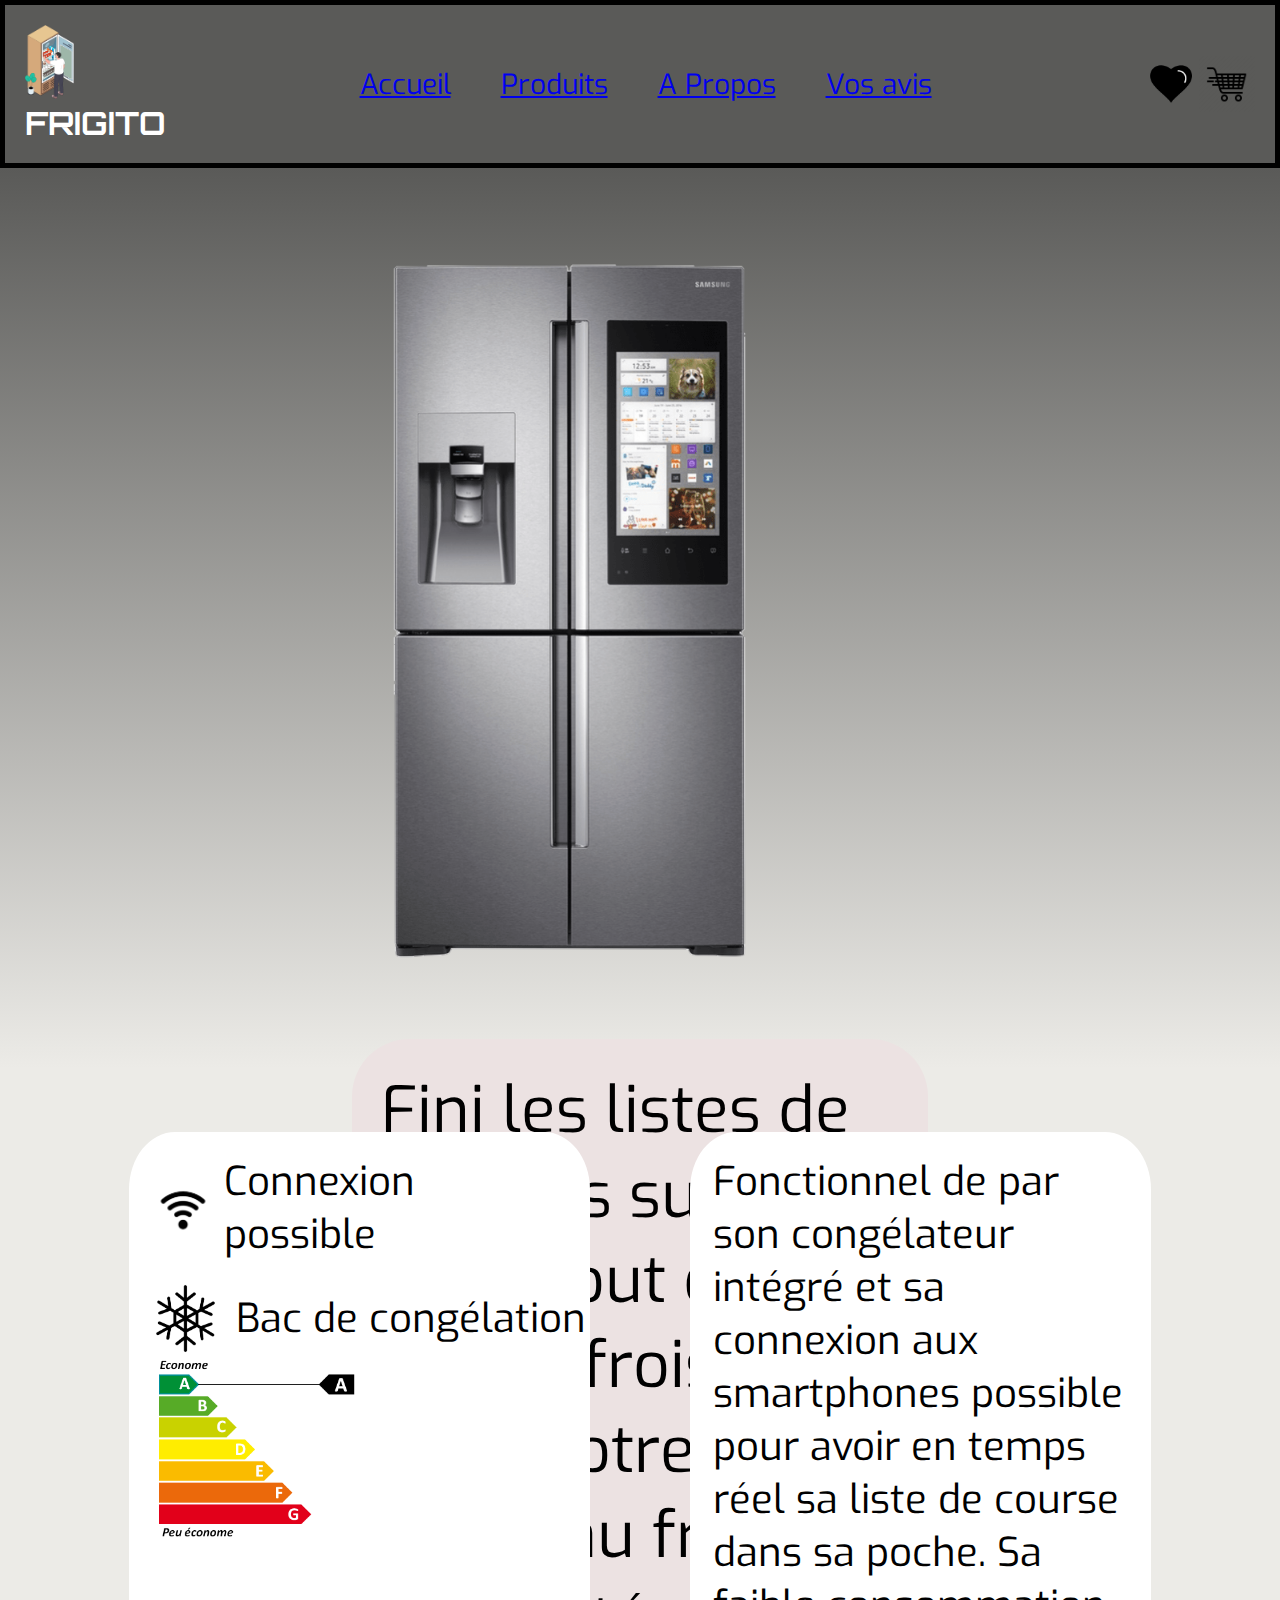
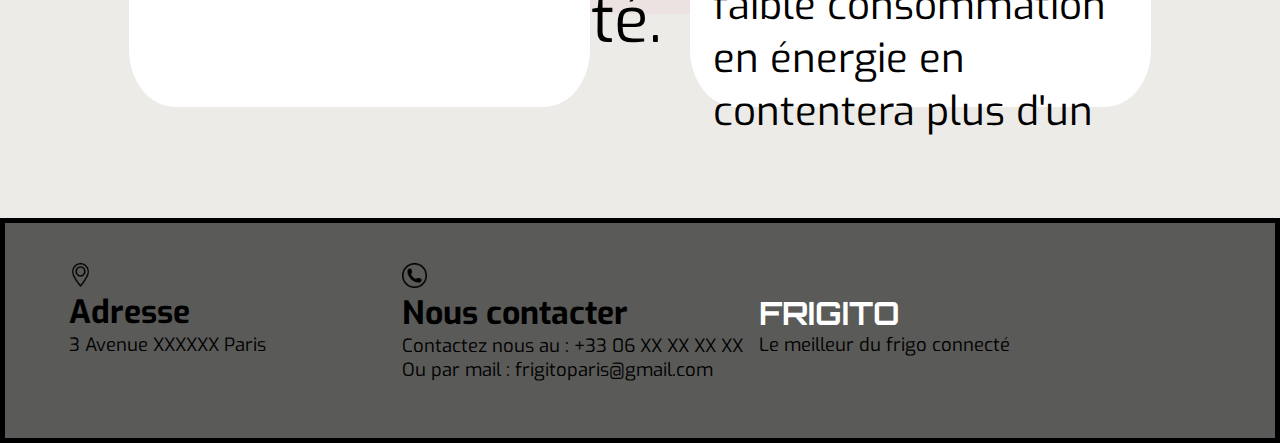
==== index.html @ 33756233 "Add files via upload" ====
<!DOCTYPE html>
<html>
    <head>
        <meta charset="utf-8"/>
        <title> FRIGITO</title> 
        <link rel="preconnect" href="https://fonts.googleapis.com">
        <link rel="preconnect" href="https://fonts.gstatic.com" crossorigin>
        <link href="https://fonts.googleapis.com/css2?family=Exo&display=swap" rel="stylesheet">

        <link rel="preconnect" href="https://fonts.googleapis.com">
        <link rel="preconnect" href="https://fonts.gstatic.com" crossorigin>
        <link href="https://fonts.googleapis.com/css2?family=Orbitron:wght@500&display=swap" rel="stylesheet">
        
        <link rel="stylesheet" href="style.css">

    </head>

    <body>
        <nav class="DébutSite">
            <div class="menu">
                <div class="menu-logo">
                    <img class="logo" src="images/LogoSite.png" alt="logosite">
                    <h1 class="entreprise"> FRIGITO </h1>
                </div>
                <ul class="BoutonNav">
                    <a href="frigo.html"> Accueil</a>
                    <a href="produits.html"> Produits</a>
                    <a href="apropos.html"> A Propos</a>
                    <a href="vosavis.html"> Vos avis</a>					
                </ul>

                <div class="ImagesMenu"> 
                    <img class="listeenvie" src="images/ListeEnvie.png" alt="listeenvie">
                    <img class="shoppingcart"  src="images/ShoppingCart2.png" alt="panier">
                </div>

            </div>
        </nav>

        <section class="MilieuSite">
            <div class="PremiereLigne">
                <div class="CoteGauche">
                    <img class="ImgHautGauche" src="images/FrigoConnecte.jpg" alt="ImgHautGauche">
                </div>
                <div class="CoteDroit">
                    <p class="p1"> Fini les listes de courses sur un petit bout de papier froissé. Voici notre tout nouveau frigo connecté. </p>
                </div>
            </div>
            
            <div class="DeuxiemeLigne">
                <div class="CoteGauche">
                    <div class="Wifi"> 
                        <img class="LogoWifi" src="images/LogoWifi.png" alt="Logo Wifi"> 
                        <p class="p3"> Connexion possible </p>
                    </div>
                    <div class="Flocon">
                        <img class="LogoFlocon" src="images/LogoFlocon.png" alt="Logo Flocon">
                        <p class="p4"> Bac de congélation </p>
                    </div>

                    <img class="CharteEnergie" src="images/CharteEnergie.png" alt="Charte Energie">
                </div>
                    
                <div class="CoteDroit">
                    <p class="p5"> Fonctionnel de par son congélateur intégré et sa connexion aux smartphones possible pour avoir en temps réel sa liste de course dans sa poche. Sa faible consommation en énergie en contentera plus d'un </p>
                </div>

            </div>
        </section>
        <footer class="FinSite">
            <div class="Footer">

                <div class="Adresse">
                    <img class="LogoMap" src="images/LogoMap.png" alt="Logo Map">
                    <h1 class="TitreAdresse"> Adresse </h1>
                    <p class="p6"> 3 Avenue XXXXXX Paris</p>
                </div>

                <div class="Contacts">
                    <img class="LogoTel" src="images/LogoTel.png" alt="Logo Téléphone">
                    <h1 class="TitreContacts"> Nous contacter </h1>
                    <p class="p7"> Contactez nous au : +33 06 XX XX XX XX</p>
                    <p class="p8"> Ou par mail : frigitoparis@gmail.com </p>
                </div>

                <div class="Frigito">
                    <h1 class="TitreBoutique"> FRIGITO </h1>
                    <p class="p9"> Le meilleur du frigo connecté </p>
                </div>
            </div>
        </footer>

    </body>
   
</html>
---- style.css ----
* {
    margin: 0;
    padding: 0;
    box-sizing: border-box;
}

.menu {
    background-color: rgb(90, 90, 88);
    display: flex;
    padding: 20px;
    gap: 50px;
    align-items: center;
    justify-content: space-between;
    border: 5px solid rgb(0, 0, 0);
}

.menu-logo {
    width: 10%;
    font-family: 'Orbitron', sans-serif;
    color: white;

}
.menu-logo img {
    width: 40%;
}

.BoutonNav {
    display: flex;
    align-items: center;
    text-align: center;
    font-size: 175%;
    font-family: 'Exo';
    gap: 50px;
    justify-content: center;
    width: 80%;
}

.ImagesMenu {
    width: 10%;
    display: flex;
}

.ImagesMenu img {
    width: 50%;
    display: block;
    height: auto;
}


.PremiereLigne {
    background: linear-gradient(rgb(90, 90, 88), rgb(236, 235, 231));
    height: 100vh;
    padding: 5%;
    gap: 50px;
    justify-content: center;
    align-items: center;
    display: flex;
    flex-wrap: wrap;

}

.PremiereLigne .CoteDroit{
    height: 575px;
    width: 50%;
    background-color: rgb(236, 226, 226);
    border-bottom-left-radius: 10%;
    border-bottom-right-radius: 10%;
    border-top-left-radius: 10%;
    border-top-right-radius: 10%;
}

.PremiereLigne .ImgHautGauche {
    width: 80%;
    
}

.PremiereLigne .p1 {
    padding: 5%;
    font-size: 400%;
    font-family: 'Exo';
    color: rgb(0, 0, 0);   
}


.DeuxiemeLigne {
    background-color: rgb(236, 235, 231);
    padding: 5%;   
    justify-content: center;
    min-width: 100%;
    min-height: 750px;
    display: flex;
    gap: 100px;
}

.DeuxiemeLigne .CoteGauche {
    height: 575px;
    width: 40%;
    background-color: white;
    border-bottom-left-radius: 10%;
    border-bottom-right-radius: 10%;
    border-top-left-radius: 10%;
    border-top-right-radius: 10%;
}

.DeuxiemeLigne .Wifi {
    display: flex;
    align-items: center;
    gap: 10px;
    padding: 5%;
}

.DeuxiemeLigne .LogoWifi {
    width: 15%;
}
.DeuxiemeLigne .p3 {
    font-family: 'Exo';
    font-size: 250%;
}

.DeuxiemeLigne .Flocon {
    padding-left: 5.5%;
    display: flex;
    align-items: center;
    gap: 20px;
}

.DeuxiemeLigne .LogoFlocon {
    width: 14%;
}

.DeuxiemeLigne .p4 {
    font-family: 'Exo';
    font-size: 250%;
}

.DeuxiemeLigne .CharteEnergie {
    width: 50%;
    padding-left: 5%;
}

.DeuxiemeLigne .CoteDroit {
    height: 575px;
    width: 40%;
    background-color: white;
    border-bottom-left-radius: 10%;
    border-bottom-right-radius: 10%;
    border-top-left-radius: 10%;
    border-top-right-radius: 10%;
}

.DeuxiemeLigne .p5 {
    font-family: 'Exo';
    font-size: 250%;
    padding: 5%;
}

.Footer {
    background-color: rgb(90, 90, 88);
    display: flex;
    padding: 40px;
    border: 5px solid rgb(0, 0, 0);
    height: 225px;
}

.Adresse {
    height: 150px;
    width: 30%;
    justify-content: center;
    align-items: center;
    padding-left: 2%;
}

.Adresse .LogoMap {
    width: 7%;
}

.Adresse .TitreAdresse {
    font-family: 'Exo';
}

.Adresse .p6 {
    font-family: 'Exo';
    font-size: 115%;
}

.Contacts {
    height: 150px;
    width: 30%;
    align-items: center;
    justify-content: center;
}

.Contacts .LogoTel {
    width: 7%;
}

.Contacts .TitreContacts {
    font-family: 'Exo';
}

.Contacts .p7 {
    font-family: 'Exo';
    font-size: 115%; 
}

.Contacts .p8 {
    font-family: 'Exo';
    font-size: 115%; 
}

.Frigito {
    height: 150px;
    width: 30%;
    align-items: center;
    justify-content: center;
    padding-top: 2.5%;
}

.Frigito .TitreBoutique {
    width: 10%;
    font-family: 'Orbitron', sans-serif;
    color: white;
}

.Frigito .p9 {
    font-family: 'Exo';
    font-size: 115%;
}
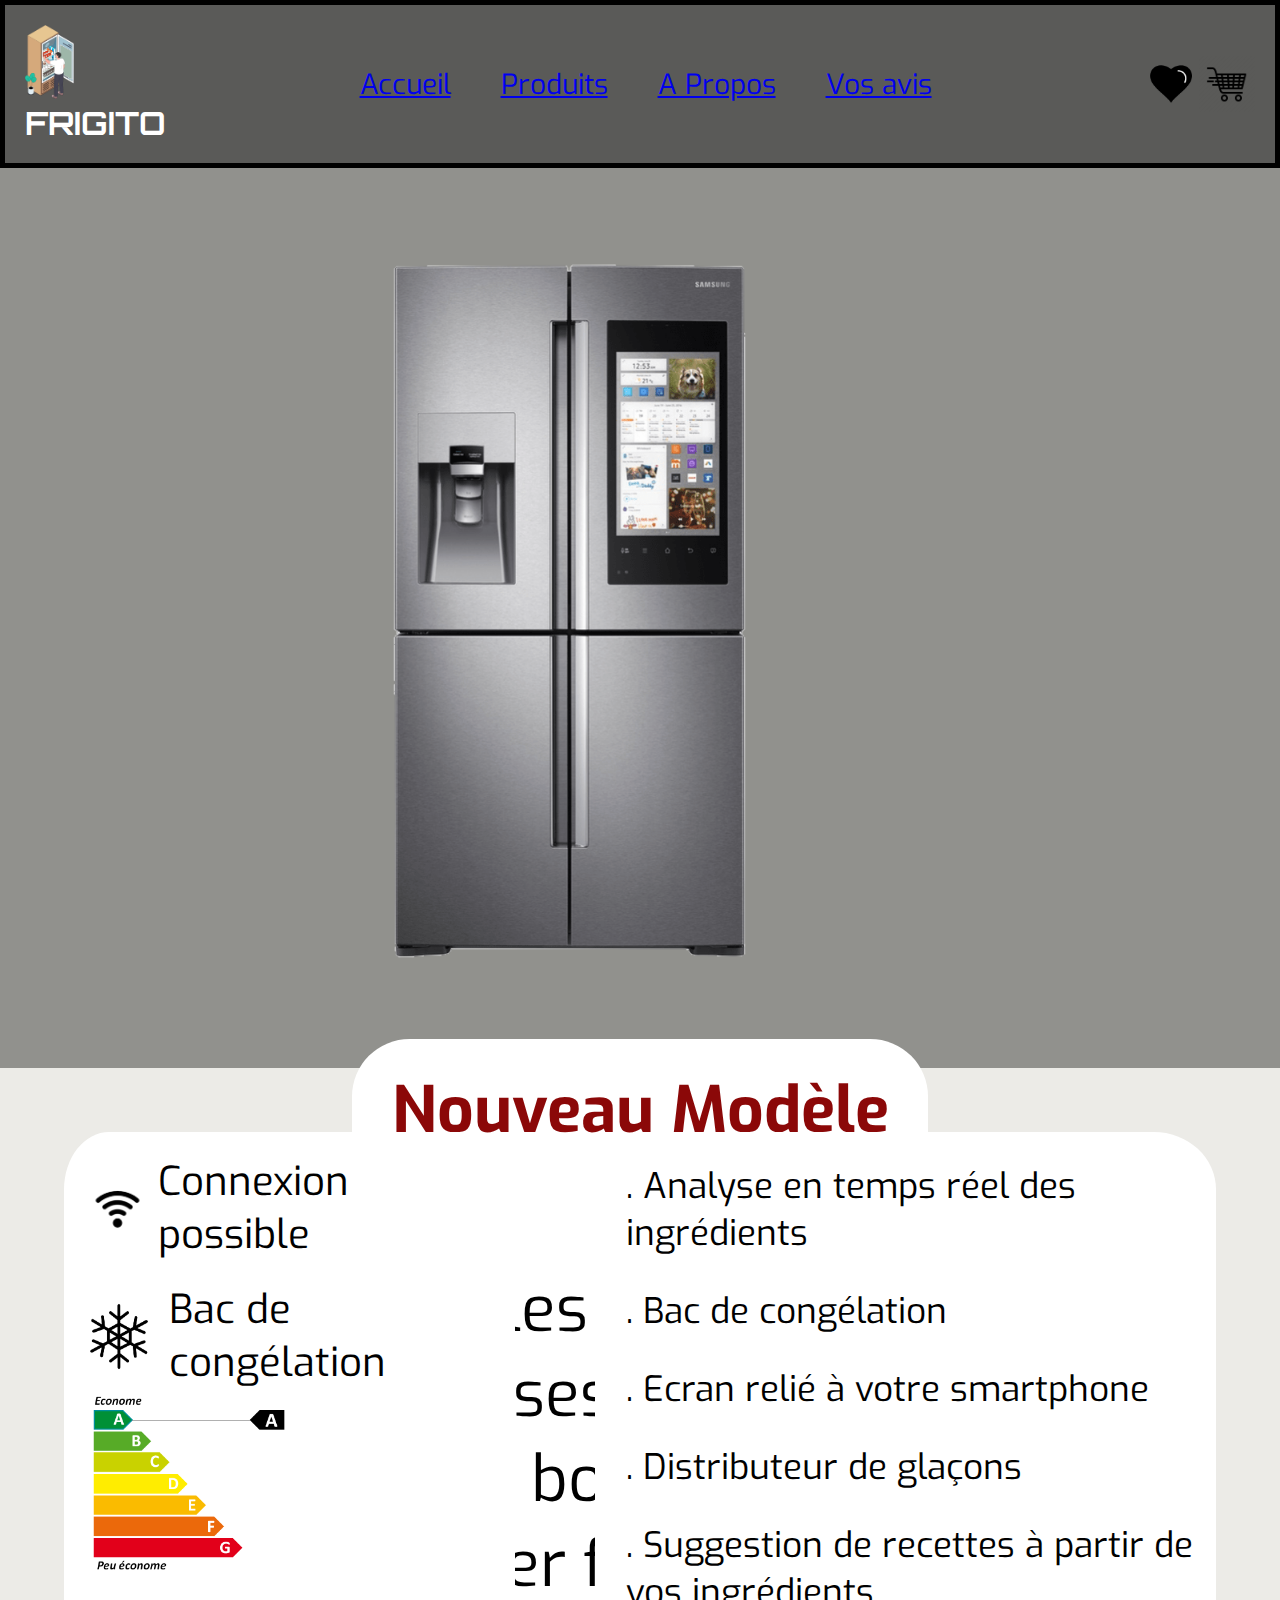
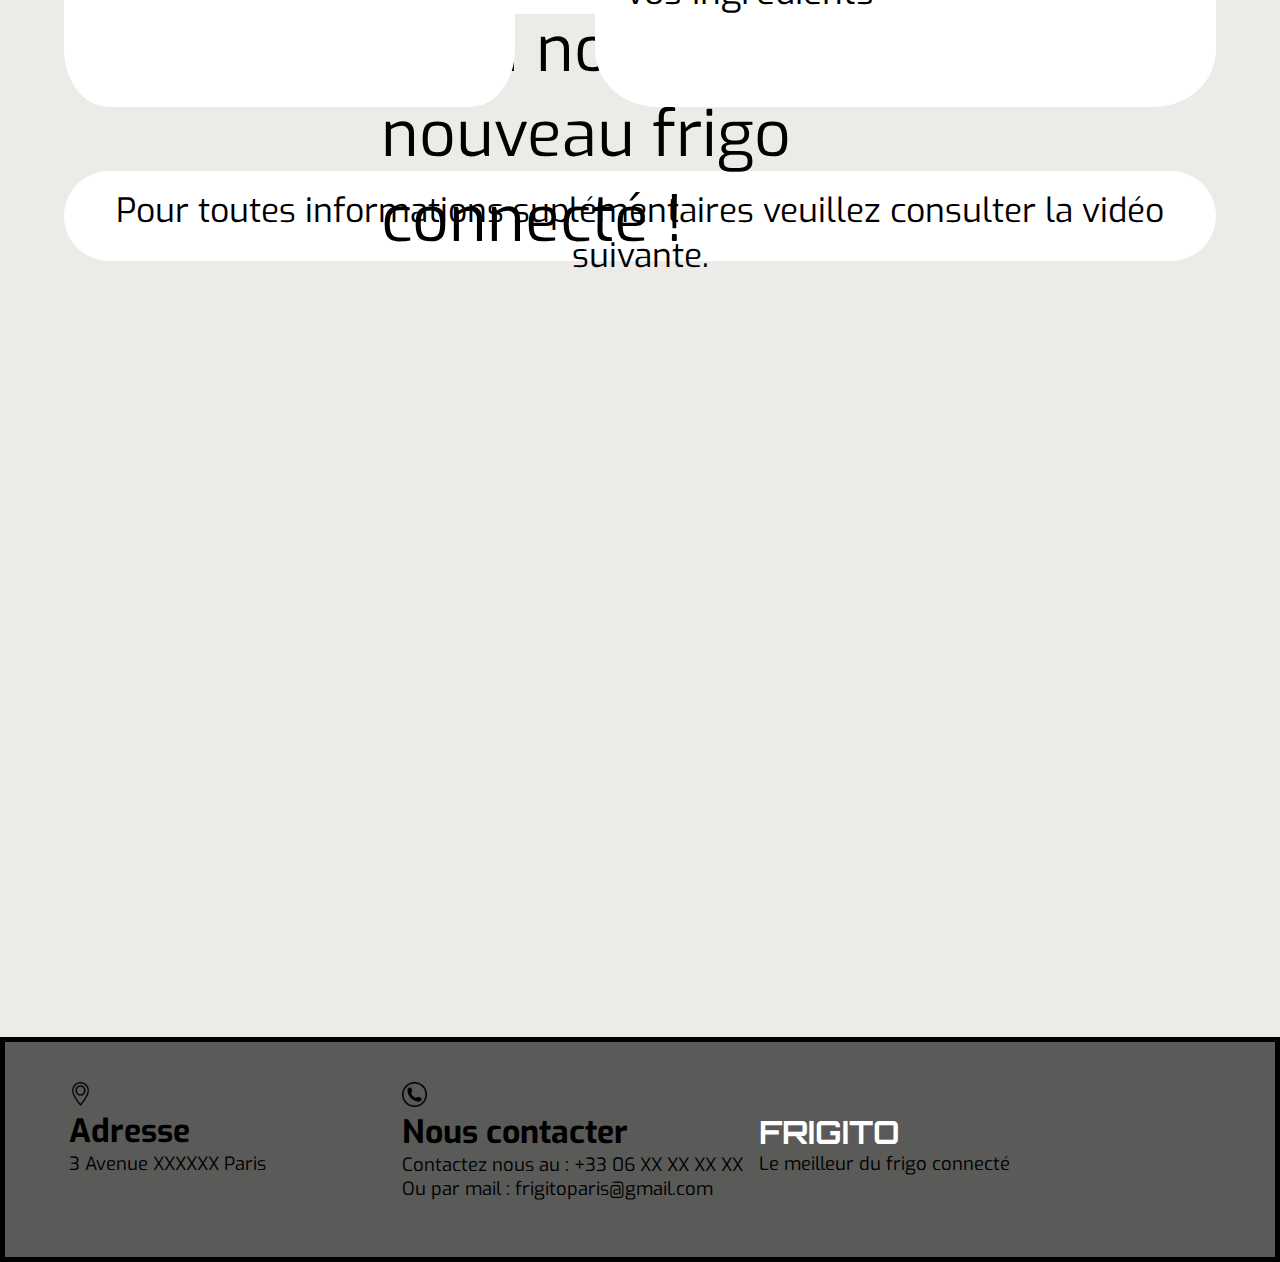
==== commit 9cc8976c: "Add files via upload" ====
--- a/index.html
+++ b/index.html
@@ -23,7 +23,7 @@
                     <h1 class="entreprise"> FRIGITO </h1>
                 </div>
                 <ul class="BoutonNav">
-                    <a href="frigo.html"> Accueil</a>
+                    <a href="index.html"> Accueil</a>
                     <a href="produits.html"> Produits</a>
                     <a href="apropos.html"> A Propos</a>
                     <a href="vosavis.html"> Vos avis</a>					
@@ -43,7 +43,8 @@
                     <img class="ImgHautGauche" src="images/FrigoConnecte.jpg" alt="ImgHautGauche">
                 </div>
                 <div class="CoteDroit">
-                    <p class="p1"> Fini les listes de courses sur un petit bout de papier froissé. Voici notre tout nouveau frigo connecté. </p>
+                    <p class="TitreModel"> Nouveau Modèle !</p>
+                    <p class="p1"> Fini les listes de courses sur un petit bout de papier froissé. Voici notre tout nouveau frigo connecté ! </p>
                 </div>
             </div>
             
@@ -62,11 +63,22 @@
                 </div>
                     
                 <div class="CoteDroit">
-                    <p class="p5"> Fonctionnel de par son congélateur intégré et sa connexion aux smartphones possible pour avoir en temps réel sa liste de course dans sa poche. Sa faible consommation en énergie en contentera plus d'un </p>
+                    <p class="p5"> . Analyse en temps réel des ingrédients </p>
+                    <p class="p5-2"> . Bac de congélation </p>
+                    <p class="p5-3"> . Ecran relié à votre smartphone </p>
+                    <p class="p5-4"> . Distributeur de glaçons </p>
+                    <p class="p5-5"> . Suggestion de recettes à partir de vos ingrédients</p>
                 </div>
+            </div>
 
+            <div class="TroisiemeLigne">
+
+                <p class="InfosVideo"> Pour toutes informations suplémentaires veuillez consulter la vidéo suivante.</p>
+                <iframe class="Video" width="1700" height="772" src="https://www.youtube.com/embed/kt6RJh39bfI" title="Présentation du Family Hub le réfrigérateur contrôleur domotique de Samsung" frameborder="0" allow="accelerometer; autoplay; clipboard-write; encrypted-media; gyroscope; picture-in-picture" allowfullscreen></iframe>
+                
             </div>
         </section>
+
         <footer class="FinSite">
             <div class="Footer">
 
--- a/style.css
+++ b/style.css
@@ -48,7 +48,7 @@
 
 
 .PremiereLigne {
-    background: linear-gradient(rgb(90, 90, 88), rgb(236, 235, 231));
+    background: rgb(145, 145, 141);
     height: 100vh;
     padding: 5%;
     gap: 50px;
@@ -56,13 +56,13 @@
     align-items: center;
     display: flex;
     flex-wrap: wrap;
-
-}
+}
+
 
 .PremiereLigne .CoteDroit{
     height: 575px;
     width: 50%;
-    background-color: rgb(236, 226, 226);
+    background-color: white;
     border-bottom-left-radius: 10%;
     border-bottom-right-radius: 10%;
     border-top-left-radius: 10%;
@@ -71,11 +71,19 @@
 
 .PremiereLigne .ImgHautGauche {
     width: 80%;
-    
+}
+
+.PremiereLigne .TitreModel {
+    padding: 5%;
+    font-size: 400%;
+    font-weight: bold;
+    font-family: 'Exo';
+    color: rgb(139, 8, 8);
+    text-align: center;
 }
 
 .PremiereLigne .p1 {
-    padding: 5%;
+    padding-left: 5%;
     font-size: 400%;
     font-family: 'Exo';
     color: rgb(0, 0, 0);   
@@ -87,9 +95,9 @@
     padding: 5%;   
     justify-content: center;
     min-width: 100%;
-    min-height: 750px;
-    display: flex;
-    gap: 100px;
+    min-height: 700px;
+    display: flex;
+    gap: 80px;
 }
 
 .DeuxiemeLigne .CoteGauche {
@@ -112,6 +120,7 @@
 .DeuxiemeLigne .LogoWifi {
     width: 15%;
 }
+
 .DeuxiemeLigne .p3 {
     font-family: 'Exo';
     font-size: 250%;
@@ -140,7 +149,7 @@
 
 .DeuxiemeLigne .CoteDroit {
     height: 575px;
-    width: 40%;
+    width: 55%;
     background-color: white;
     border-bottom-left-radius: 10%;
     border-bottom-right-radius: 10%;
@@ -150,8 +159,64 @@
 
 .DeuxiemeLigne .p5 {
     font-family: 'Exo';
-    font-size: 250%;
-    padding: 5%;
+    font-size: 220%;
+    padding: 5%;
+}
+
+.DeuxiemeLigne .p5-2 {
+    font-family: 'Exo';
+    font-size: 220%;
+    padding-left: 5%;
+}
+
+.DeuxiemeLigne .p5-3 {
+    font-family: 'Exo';
+    font-size: 220%;
+    padding-left: 5%;
+    padding-top: 5%;
+}
+
+.DeuxiemeLigne .p5-4 {
+    font-family: 'Exo';
+    font-size: 220%;
+    padding-left: 5%;
+    padding-top: 5%;
+}
+
+.DeuxiemeLigne .p5-5 {
+    font-family: 'Exo';
+    font-size: 220%;
+    padding-left: 5%;
+    padding-top: 5%;
+}
+
+.TroisiemeLigne {
+    background-color: rgb(236, 235, 231);  
+    min-width: 100%;
+    min-height: 800px;
+    padding-left: 5%;
+    padding-right: 5%;
+
+}
+
+.TroisiemeLigne .InfosVideo {
+    font-family: 'Exo';
+    font-size: 210%;
+    height: 90px;
+    width: 100%;
+    background-color: white;
+    justify-content: center;
+    text-align: center;
+    padding-top: 1.5%;
+    border-bottom-left-radius: 90px;
+    border-bottom-right-radius: 90px;
+    border-top-left-radius: 90px;
+    border-top-right-radius: 90px;
+}
+
+.TroisiemeLigne .Video {
+    padding-top: 3%;
+    padding-bottom: 3%;
 }
 
 .Footer {
